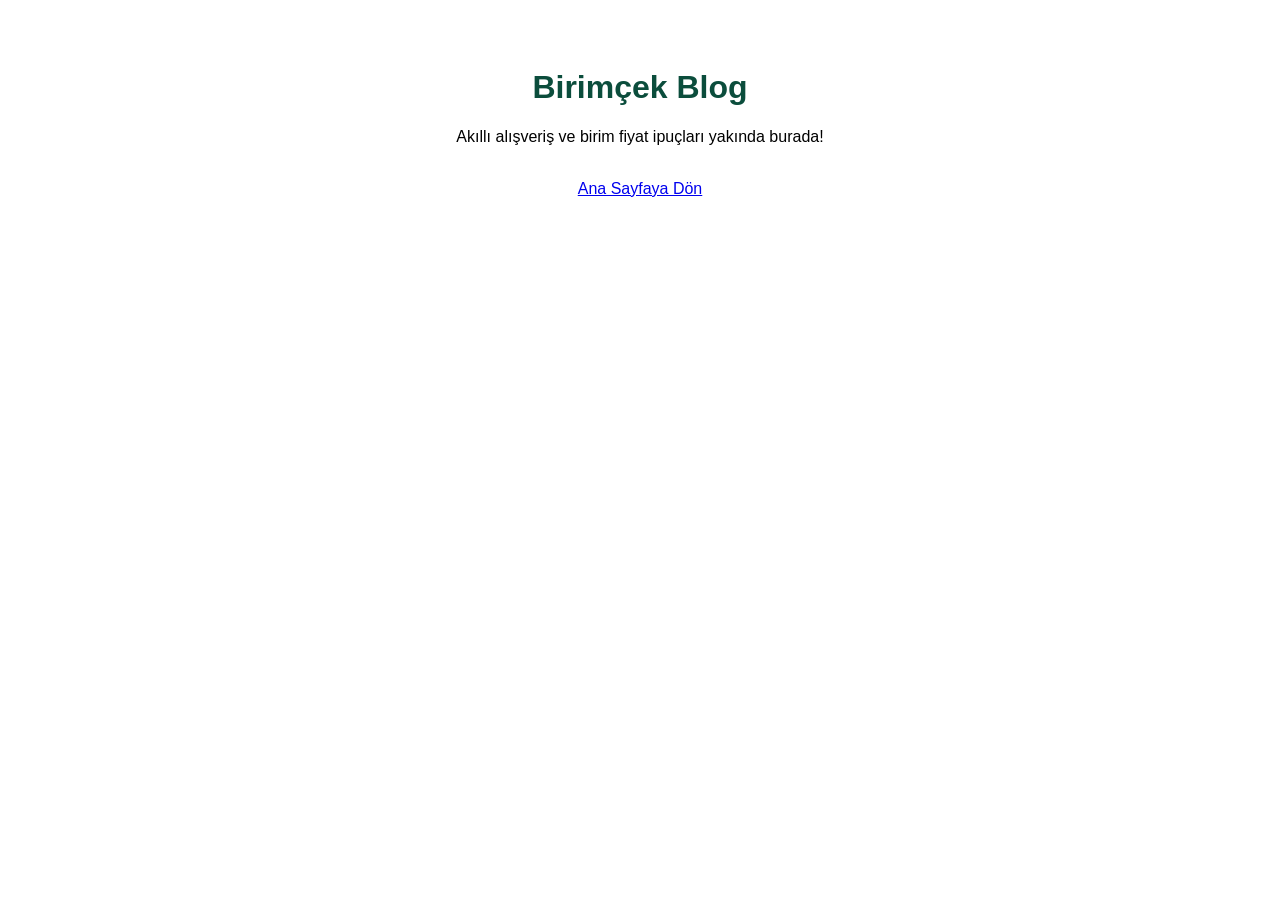
==== blog.html @ 5aa9873a "Create initial blog.html with basic structure" ====
<!DOCTYPE html>
<html lang="tr">
<head>
  <meta charset="UTF-8"><title>Blog - Birimçek</title>
  <style>body{font-family:sans-serif; padding:40px; text-align:center;} h1{color:#0b4d3c;}</style>
</head>
<body>
  <h1>Birimçek Blog</h1>
  <p>Akıllı alışveriş ve birim fiyat ipuçları yakında burada!</p>
  <br><a href="index.html">Ana Sayfaya Dön</a>
</body>
</html>
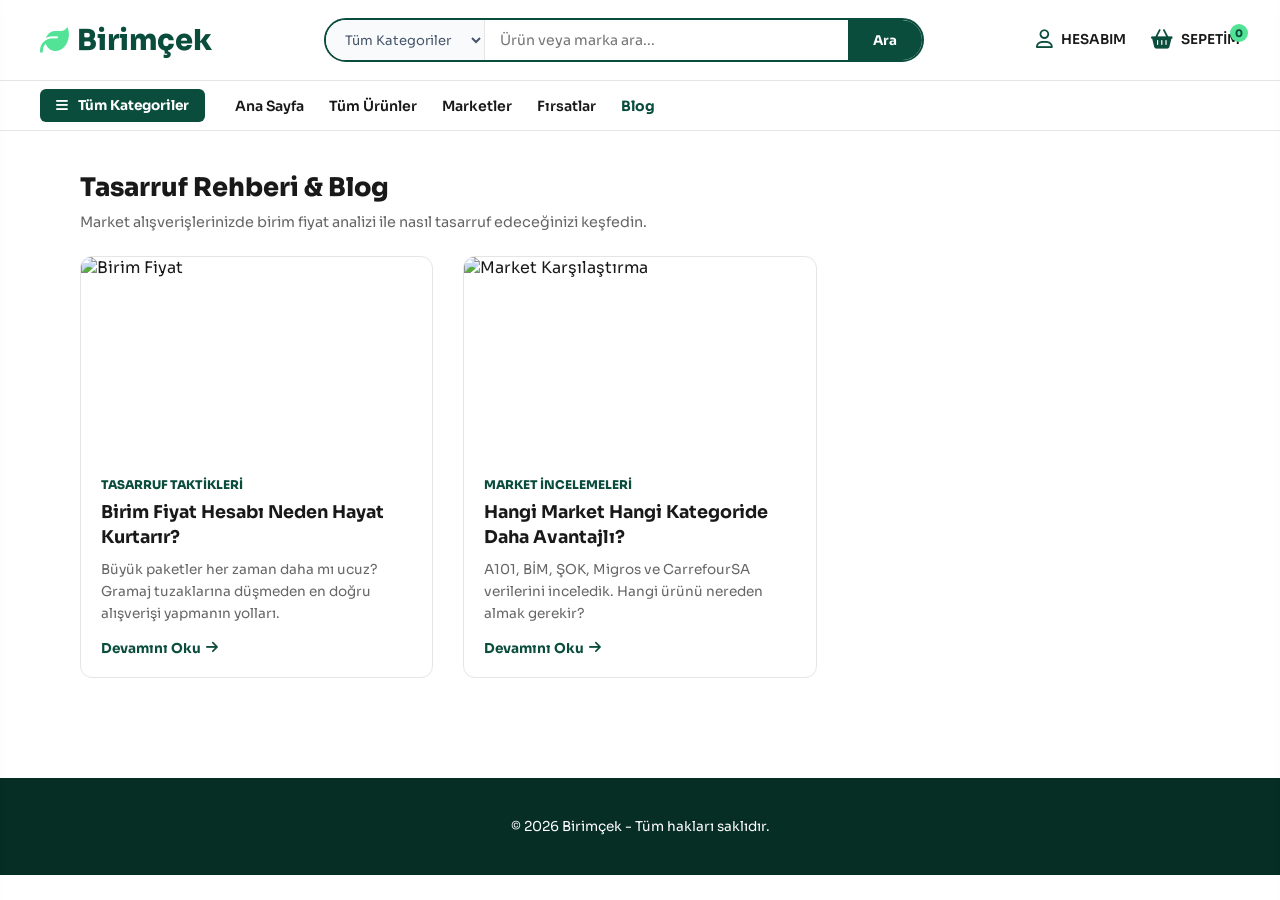
==== commit e3f94f5e: "Update blog.html" ====
--- a/blog.html
+++ b/blog.html
@@ -1,12 +1,220 @@
 <!DOCTYPE html>
 <html lang="tr">
 <head>
-  <meta charset="UTF-8"><title>Blog - Birimçek</title>
-  <style>body{font-family:sans-serif; padding:40px; text-align:center;} h1{color:#0b4d3c;}</style>
+  <meta charset="utf-8">
+  <meta name="viewport" content="width=device-width, initial-scale=1, maximum-scale=1">
+  <title>Birimçek | Blog & Tasarruf Rehberi</title>
+  <link rel="stylesheet" href="https://cdnjs.cloudflare.com/ajax/libs/font-awesome/6.4.0/css/all.min.css">
+  <link href="https://fonts.googleapis.com/css2?family=Sora:wght@400;500;600;700;800&display=swap" rel="stylesheet">
+  <style>
+    :root { --primary: #0b4d3c; --primary-light: #52e396; --primary-hover: #07382b; --text-dark: #191919; --text-muted: #666666; --border-color: #e5e5e5; --bg-soft: #f9fbf9; --font-main: 'Sora', sans-serif; }
+    * { box-sizing: border-box; margin: 0; padding: 0; font-family: var(--font-main); }
+    body { background-color: #ffffff; color: var(--text-dark); }
+    #header { background: #ffffff; padding: 18px 40px; display: flex; align-items: center; justify-content: space-between; gap: 30px; border-bottom: 1px solid var(--border-color); }
+    .logo { display: flex; align-items: center; gap: 8px; text-decoration: none; font-size: 1.8rem; font-weight: 800; color: var(--primary); }
+    .logo i { color: var(--primary-light); }
+    .search-box-desktop { flex: 1; max-width: 600px; display: flex; border: 2px solid var(--primary); border-radius: 30px; overflow: hidden; height: 44px; }
+    .search-category { background: #f8fafc; border: none; border-right: 1px solid var(--border-color); padding: 0 15px; font-size: 0.82rem; color: #475569; outline: none; cursor: pointer; }
+    .search-input { flex: 1; border: none; padding: 0 15px; font-size: 0.88rem; outline: none; }
+    .search-btn { background: var(--primary); border: none; color: #ffffff; font-weight: 700; padding: 0 25px; cursor: pointer; }
+    .header-actions { display: flex; align-items: center; gap: 25px; }
+    .action-item { display: flex; align-items: center; gap: 8px; text-decoration: none; color: var(--text-dark); background: none; border: none; font-size: 0.85rem; font-weight: 600; cursor: pointer; }
+    .action-item i { font-size: 1.2rem; color: var(--primary); }
+    .badge-icon { position: relative; }
+    .badge { position: absolute; top: -6px; right: -8px; background: var(--primary-light); color: var(--primary); font-size: 0.65rem; font-weight: 800; width: 18px; height: 18px; border-radius: 50%; display: flex; align-items: center; justify-content: center; }
+    nav { background: #ffffff; border-bottom: 1px solid var(--border-color); padding: 0 40px; display: flex; align-items: center; justify-content: space-between; height: 50px; }
+    .nav-left { display: flex; align-items: center; gap: 30px; height: 100%; }
+    .category-btn { background: var(--primary); color: #ffffff; border: none; border-radius: 6px; padding: 8px 16px; font-weight: 700; font-size: 0.85rem; display: flex; align-items: center; gap: 10px; cursor: pointer; }
+    .nav-links { display: flex; gap: 25px; list-style: none; }
+    .nav-links a { text-decoration: none; color: var(--text-dark); font-size: 0.88rem; font-weight: 600; }
+    .nav-links a.active { color: var(--primary); font-weight: 700; }
+    .main-container { padding: 40px; max-width: 1200px; margin: 0 auto; }
+    .blog-grid { display: grid; grid-template-columns: repeat(auto-fill, minmax(320px, 1fr)); gap: 30px; margin-top: 25px; }
+    .blog-card { border: 1px solid var(--border-color); border-radius: 12px; overflow: hidden; background: #fff; display: flex; flex-direction: column; }
+    .blog-card img { width: 100%; height: 200px; object-fit: cover; }
+    .blog-content { padding: 20px; display: flex; flex-direction: column; flex: 1; }
+    .blog-tag { color: var(--primary); font-size: 0.75rem; font-weight: 800; text-transform: uppercase; margin-bottom: 8px; }
+    .blog-title { font-size: 1.1rem; font-weight: 700; margin-bottom: 10px; line-height: 1.4; }
+    .blog-desc { font-size: 0.85rem; color: var(--text-muted); line-height: 1.6; margin-bottom: 15px; flex: 1; }
+    .read-more { color: var(--primary); text-decoration: none; font-weight: 700; font-size: 0.85rem; display: flex; align-items: center; gap: 5px; }
+    .mobile-only { display: none !important; }
+    .drawer-overlay { position: fixed; top: 0; left: 0; width: 100vw; height: 100vh; background: rgba(0, 0, 0, 0.4); z-index: 999; opacity: 0; visibility: hidden; transition: all 0.3s ease; }
+    .drawer-overlay.active { opacity: 1; visibility: visible; }
+    .side-drawer { position: fixed; top: 0; width: 340px; height: 100vh; background: #ffffff; z-index: 1000; box-shadow: 0 0 25px rgba(0,0,0,0.15); display: flex; flex-direction: column; transition: all 0.3s ease; }
+    #categoryDrawer { left: -360px; } #categoryDrawer.active { left: 0; }
+    #cartDrawer { right: -360px; } #cartDrawer.active { right: 0; }
+    .drawer-header { padding: 20px; background: var(--primary); color: #ffffff; display: flex; align-items: center; justify-content: space-between; }
+    .drawer-close-btn { background: transparent; border: none; color: white; font-size: 1.3rem; cursor: pointer; }
+    .side-category-list { list-style: none; padding: 10px 0; }
+    .side-category-list li { padding: 14px 20px; display: flex; align-items: center; gap: 12px; font-size: 0.9rem; font-weight: 600; cursor: pointer; border-bottom: 1px solid var(--border-color); }
+    .cart-body { flex: 1; padding: 20px; overflow-y: auto; }
+    .cart-empty-state { text-align: center; color: var(--text-muted); margin-top: 60px; }
+    .cart-item { display: flex; align-items: center; gap: 12px; padding: 12px 0; border-bottom: 1px solid var(--border-color); }
+    .cart-item-img { width: 48px; height: 48px; object-fit: contain; }
+    .cart-item-details { flex: 1; }
+    .cart-item-title { font-size: 0.85rem; font-weight: 700; }
+    .cart-item-price { font-size: 0.85rem; color: var(--primary); font-weight: 800; }
+    .cart-item-remove { background: transparent; border: none; color: #ef4444; cursor: pointer; }
+    .cart-footer { padding: 20px; border-top: 1px solid var(--border-color); background: #f8faf9; }
+    .cart-total-row { display: flex; justify-content: space-between; margin-bottom: 15px; }
+    .cart-checkout-btn { width: 100%; padding: 12px; background: var(--primary-light); color: var(--primary); border: none; border-radius: 8px; font-weight: 800; cursor: pointer; }
+    .toolbar-bottom { position: fixed; bottom: 0; left: 0; width: 100%; background: #ffffff; border-top: 1px solid var(--border-color); display: flex; justify-content: space-around; padding: 10px 0; z-index: 900; }
+    .toolbar-item { display: flex; flex-direction: column; align-items: center; text-decoration: none; color: var(--text-dark); font-size: 0.7rem; font-weight: 600; gap: 4px; background: none; border: none; cursor: pointer; }
+    .toolbar-item i { font-size: 1.2rem; color: var(--primary); }
+    footer { background: #072e24; color: #ffffff; padding: 40px; margin-top: 60px; text-align: center; font-size: 0.85rem; }
+    @media (max-width: 900px) {
+      .desktop-only, nav { display: none !important; }
+      .mobile-only { display: flex !important; }
+      #header { padding: 12px 16px; flex-direction: column; gap: 10px; }
+      .main-container { padding: 20px 16px 80px; }
+    }
+  </style>
 </head>
 <body>
-  <h1>Birimçek Blog</h1>
-  <p>Akıllı alışveriş ve birim fiyat ipuçları yakında burada!</p>
-  <br><a href="index.html">Ana Sayfaya Dön</a>
+  <header id="header">
+    <a href="index.html" class="logo desktop-only"><i class="fa-solid fa-leaf"></i>Birimçek</a>
+    <div class="search-box-desktop desktop-only">
+      <select class="search-category" id="categorySelectDesktop">
+        <option value="Tümü">Tüm Kategoriler</option>
+        <option value="Meyve & Sebze">Meyve & Sebze</option>
+        <option value="Et & Balık & Tavuk">Et, Balık & Tavuk</option>
+        <option value="Süt & Kahvaltılık">Süt & Kahvaltılık</option>
+        <option value="Temel Gıda">Temel Gıda</option>
+      </select>
+      <input type="text" class="search-input" id="searchInputDesktop" placeholder="Ürün veya marka ara..." onkeypress="if(event.key==='Enter') window.executeSearch('desktop')">
+      <button class="search-btn" onclick="window.executeSearch('desktop')">Ara</button>
+    </div>
+    <div class="header-actions desktop-only">
+      <a href="hesabim.html" class="action-item"><i class="fa-regular fa-user"></i> HESABIM</a>
+      <button class="action-item badge-icon" onclick="window.toggleCart()">
+        <i class="fa-solid fa-basket-shopping"></i> SEPETİM <span class="badge" id="cartBadgeDesktop">0</span>
+      </button>
+    </div>
+  </header>
+
+  <nav class="desktop-only">
+    <div class="nav-left">
+      <button class="category-btn" onclick="window.toggleCategoryMenu()"><i class="fa-solid fa-bars"></i> Tüm Kategoriler</button>
+      <ul class="nav-links">
+        <li><a href="index.html">Ana Sayfa</a></li>
+        <li><a href="urunler.html">Tüm Ürünler</a></li>
+        <li><a href="marketler.html">Marketler</a></li>
+        <li><a href="firsatlar.html">Fırsatlar</a></li>
+        <li><a href="blog.html" class="active">Blog</a></li>
+      </ul>
+    </div>
+  </nav>
+
+  <div class="main-container">
+    <h2 style="font-size: 1.6rem; font-weight: 800; margin-bottom: 10px;">Tasarruf Rehberi & Blog</h2>
+    <p style="color: var(--text-muted); font-size: 0.9rem;">Market alışverişlerinizde birim fiyat analizi ile nasıl tasarruf edeceğinizi keşfedin.</p>
+
+    <div class="blog-grid">
+      <div class="blog-card">
+        <img src="https://images.unsplash.com/photo-1542838132-92c53300491e?w=600&q=80" alt="Birim Fiyat">
+        <div class="blog-content">
+          <span class="blog-tag">Tasarruf Taktikleri</span>
+          <h3 class="blog-title">Birim Fiyat Hesabı Neden Hayat Kurtarır?</h3>
+          <p class="blog-desc">Büyük paketler her zaman daha mı ucuz? Gramaj tuzaklarına düşmeden en doğru alışverişi yapmanın yolları.</p>
+          <a href="#" class="read-more">Devamını Oku <i class="fa-solid fa-arrow-right"></i></a>
+        </div>
+      </div>
+      <div class="blog-card">
+        <img src="https://images.unsplash.com/photo-1578916171728-46686eac8d58?w=600&q=80" alt="Market Karşılaştırma">
+        <div class="blog-content">
+          <span class="blog-tag">Market İncelemeleri</span>
+          <h3 class="blog-title">Hangi Market Hangi Kategoride Daha Avantajlı?</h3>
+          <p class="blog-desc">A101, BİM, ŞOK, Migros ve CarrefourSA verilerini inceledik. Hangi ürünü nereden almak gerekir?</p>
+          <a href="#" class="read-more">Devamını Oku <i class="fa-solid fa-arrow-right"></i></a>
+        </div>
+      </div>
+    </div>
+  </div>
+
+  <div class="toolbar-bottom mobile-only">
+    <a href="index.html" class="toolbar-item"><i class="fa-solid fa-house"></i><span>Ana Sayfa</span></a>
+    <button class="toolbar-item" onclick="window.toggleCategoryMenu()"><i class="fa-solid fa-list"></i><span>Kategoriler</span></button>
+    <button class="toolbar-item" onclick="window.toggleCart()"><i class="fa-solid fa-basket-shopping"></i><span>Sepetim</span></button>
+    <a href="hesabim.html" class="toolbar-item"><i class="fa-solid fa-user"></i><span>Hesabım</span></a>
+  </div>
+
+  <div id="categoryOverlay" class="drawer-overlay" onclick="window.toggleCategoryMenu()"></div>
+  <div id="categoryDrawer" class="side-drawer">
+    <div class="drawer-header">
+      <h3><i class="fa-solid fa-list"></i> Kategoriler</h3>
+      <button class="drawer-close-btn" onclick="window.toggleCategoryMenu()"><i class="fa-solid fa-xmark"></i></button>
+    </div>
+    <ul class="side-category-list">
+      <li onclick="window.goToCategoryPage('Meyve & Sebze')"><i class="fa-solid fa-apple-whole"></i> Meyve & Sebze</li>
+      <li onclick="window.goToCategoryPage('Et & Balık & Tavuk')"><i class="fa-solid fa-drumstick-bite"></i> Et, Balık & Tavuk</li>
+      <li onclick="window.goToCategoryPage('Süt & Kahvaltılık')"><i class="fa-solid fa-cheese"></i> Süt & Kahvaltılık</li>
+      <li onclick="window.goToCategoryPage('Temel Gıda')"><i class="fa-solid fa-wheat-awn"></i> Temel Gıda</li>
+    </ul>
+  </div>
+
+  <div id="cartOverlay" class="drawer-overlay" onclick="window.toggleCart()"></div>
+  <div id="cartDrawer" class="side-drawer">
+    <div class="drawer-header">
+      <h3><i class="fa-solid fa-basket-shopping"></i> Sepetim</h3>
+      <button class="drawer-close-btn" onclick="window.toggleCart()"><i class="fa-solid fa-xmark"></i></button>
+    </div>
+    <div class="cart-body" id="cartBody">
+      <div class="cart-empty-state"><i class="fa-solid fa-basket-shopping"></i><p>Sepetiniz henüz boş.</p></div>
+    </div>
+    <div class="cart-footer">
+      <div class="cart-total-row"><span>Tahmini Toplam:</span><strong id="cartTotalPrice">0.00 ₺</strong></div>
+      <button class="cart-checkout-btn" onclick="alert('Listeniz hazırlandı!')">Market Karşılaştırması Yap</button>
+    </div>
+  </div>
+
+  <footer><p>&copy; 2026 Birimçek - Tüm hakları saklıdır.</p></footer>
+
+  <script type="module">
+    window.cart = [];
+    window.toggleCategoryMenu = () => {
+      document.getElementById("categoryDrawer")?.classList.toggle("active");
+      document.getElementById("categoryOverlay")?.classList.toggle("active");
+    };
+    window.toggleCart = () => {
+      document.getElementById("cartDrawer")?.classList.toggle("active");
+      document.getElementById("cartOverlay")?.classList.toggle("active");
+    };
+    window.removeFromCart = (index) => {
+      window.cart.splice(index, 1);
+      window.renderCart();
+    };
+    window.renderCart = () => {
+      const cartBody = document.getElementById("cartBody");
+      const cartTotalPrice = document.getElementById("cartTotalPrice");
+      const badgeDesk = document.getElementById("cartBadgeDesktop");
+      if (badgeDesk) badgeDesk.innerText = window.cart.length;
+      if (window.cart.length === 0) {
+        cartBody.innerHTML = `<div class="cart-empty-state"><i class="fa-solid fa-basket-shopping"></i><p>Sepetiniz henüz boş.</p></div>`;
+        cartTotalPrice.innerText = "0.00 ₺";
+        return;
+      }
+      let total = 0;
+      cartBody.innerHTML = window.cart.map((item, index) => {
+        total += item.price;
+        return `
+          <div class="cart-item">
+            <img src="${item.imgUrl}" class="cart-item-img" alt="${item.title}">
+            <div class="cart-item-details">
+              <div class="cart-item-title">${item.title}</div>
+              <div class="cart-item-price">${item.price.toFixed(2)} ₺</div>
+            </div>
+            <button class="cart-item-remove" onclick="window.removeFromCart(${index})"><i class="fa-solid fa-trash-can"></i></button>
+          </div>`;
+      }).join('');
+      cartTotalPrice.innerText = total.toFixed(2) + " ₺";
+    };
+    window.goToCategoryPage = (catName) => {
+      window.location.href = `urunler.html?kategori=${encodeURIComponent(catName)}`;
+    };
+    window.executeSearch = () => {
+      const query = document.getElementById("searchInputDesktop")?.value.trim();
+      if (query) window.location.href = `urunler.html?q=${encodeURIComponent(query)}`;
+    };
+  </script>
 </body>
 </html>
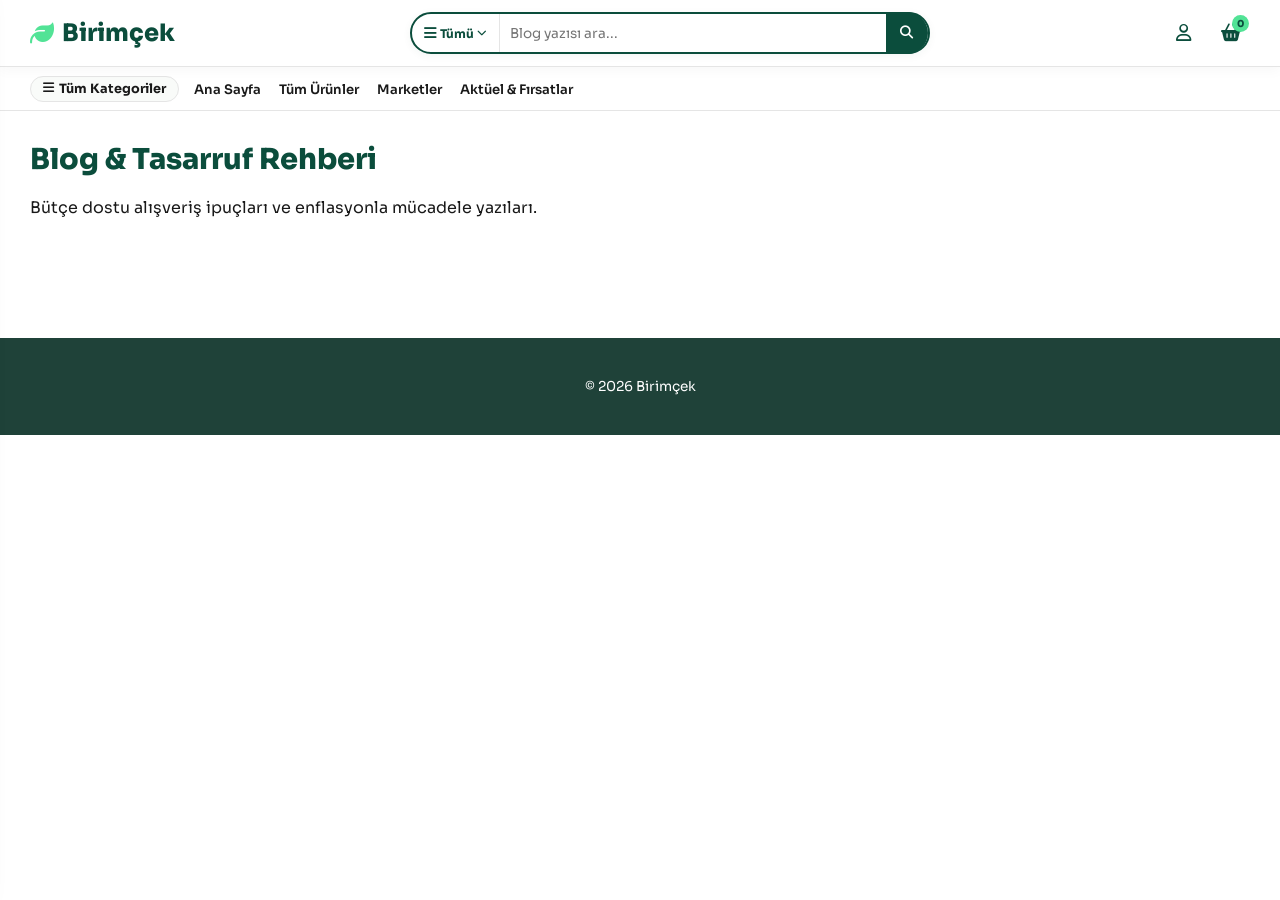
==== commit 0b8ddf7b: "Update blog.html" ====
--- a/blog.html
+++ b/blog.html
@@ -2,219 +2,167 @@
 <html lang="tr">
 <head>
   <meta charset="utf-8">
+  <meta http-equiv="X-UA-Compatible" content="IE=edge">
   <meta name="viewport" content="width=device-width, initial-scale=1, maximum-scale=1">
-  <title>Birimçek | Blog & Tasarruf Rehberi</title>
+  <title>Blog & Tasarruf Rehberi | Birimçek</title>
+  
   <link rel="stylesheet" href="https://cdnjs.cloudflare.com/ajax/libs/font-awesome/6.4.0/css/all.min.css">
+  <link rel="preconnect" href="https://fonts.googleapis.com">
+  <link rel="preconnect" href="https://fonts.gstatic.com" crossorigin>
   <link href="https://fonts.googleapis.com/css2?family=Sora:wght@400;500;600;700;800&display=swap" rel="stylesheet">
+
   <style>
-    :root { --primary: #0b4d3c; --primary-light: #52e396; --primary-hover: #07382b; --text-dark: #191919; --text-muted: #666666; --border-color: #e5e5e5; --bg-soft: #f9fbf9; --font-main: 'Sora', sans-serif; }
+    :root {
+      --primary: #0b4d3c; --primary-light: #52e396; --primary-hover: #07382b;
+      --text-dark: #191919; --text-muted: #666666; --border-color: #e5e5e5;
+      --bg-soft: #f9fbf9; --reward-color: #f59e0b; --font-main: 'Sora', sans-serif;
+    }
     * { box-sizing: border-box; margin: 0; padding: 0; font-family: var(--font-main); }
-    body { background-color: #ffffff; color: var(--text-dark); }
-    #header { background: #ffffff; padding: 18px 40px; display: flex; align-items: center; justify-content: space-between; gap: 30px; border-bottom: 1px solid var(--border-color); }
-    .logo { display: flex; align-items: center; gap: 8px; text-decoration: none; font-size: 1.8rem; font-weight: 800; color: var(--primary); }
+    body { background-color: #ffffff; color: var(--text-dark); -webkit-tap-highlight-color: transparent; }
+
+    #header { background: #ffffff; padding: 12px 30px; display: flex; align-items: center; justify-content: space-between; gap: 15px; border-bottom: 1px solid var(--border-color); position: sticky; top: 0; z-index: 1000; box-shadow: 0 4px 12px rgba(0,0,0,0.03); width: 100%; }
+    .logo { display: flex; align-items: center; gap: 8px; text-decoration: none; font-size: 1.5rem; font-weight: 800; color: var(--primary); white-space: nowrap; flex-shrink: 0; }
     .logo i { color: var(--primary-light); }
-    .search-box-desktop { flex: 1; max-width: 600px; display: flex; border: 2px solid var(--primary); border-radius: 30px; overflow: hidden; height: 44px; }
-    .search-category { background: #f8fafc; border: none; border-right: 1px solid var(--border-color); padding: 0 15px; font-size: 0.82rem; color: #475569; outline: none; cursor: pointer; }
-    .search-input { flex: 1; border: none; padding: 0 15px; font-size: 0.88rem; outline: none; }
-    .search-btn { background: var(--primary); border: none; color: #ffffff; font-weight: 700; padding: 0 25px; cursor: pointer; }
-    .header-actions { display: flex; align-items: center; gap: 25px; }
-    .action-item { display: flex; align-items: center; gap: 8px; text-decoration: none; color: var(--text-dark); background: none; border: none; font-size: 0.85rem; font-weight: 600; cursor: pointer; }
-    .action-item i { font-size: 1.2rem; color: var(--primary); }
+
+    .search-box-desktop { flex: 0 1 520px; display: flex; align-items: center; border: 2px solid var(--primary); border-radius: 30px; overflow: visible; height: 42px; background: #fff; box-shadow: 0 2px 8px rgba(11, 77, 60, 0.05); padding-left: 4px; position: relative; }
+    .search-category-dropdown { position: relative; display: flex; align-items: center; border-right: 1px solid var(--border-color); padding-right: 4px; flex-shrink: 0; height: 100%; }
+    .search-menu-btn { background: transparent; border: none; padding: 0 8px; font-size: 0.9rem; color: var(--primary); cursor: pointer; display: flex; align-items: center; justify-content: center; height: 100%; }
+    .category-dropdown-menu { position: absolute; top: 46px; left: 0; background: #ffffff; border: 1px solid var(--border-color); box-shadow: 0 10px 25px rgba(0,0,0,0.1); border-radius: 12px; width: 210px; max-height: 250px; overflow-y: auto; z-index: 1050; display: none; padding: 6px 0; }
+    .category-dropdown-menu.active { display: block; }
+    .category-dropdown-menu div { padding: 10px 16px; font-size: 0.85rem; font-weight: 600; color: var(--text-dark); cursor: pointer; }
+    .category-dropdown-menu div:hover { background: var(--bg-soft); color: var(--primary); }
+    .search-input { flex: 1; border: none; padding: 0 10px; font-size: 0.85rem; outline: none; background: transparent; }
+    .search-btn { background: var(--primary); border: none; color: #ffffff; font-weight: 700; width: 42px; height: 42px; cursor: pointer; display: flex; align-items: center; justify-content: center; border-top-right-radius: 26px; border-bottom-right-radius: 26px; }
+
+    .header-actions { display: flex; align-items: center; gap: 10px; flex-shrink: 0; }
+    .action-item { display: flex; align-items: center; justify-content: center; cursor: pointer; text-decoration: none; color: var(--text-dark); background: none; border: none; font-size: 1.1rem; width: 38px; height: 38px; border-radius: 50%; }
+    .action-item:hover { background: var(--bg-soft); color: var(--primary); }
+    .action-item i { color: var(--primary); }
     .badge-icon { position: relative; }
-    .badge { position: absolute; top: -6px; right: -8px; background: var(--primary-light); color: var(--primary); font-size: 0.65rem; font-weight: 800; width: 18px; height: 18px; border-radius: 50%; display: flex; align-items: center; justify-content: center; }
-    nav { background: #ffffff; border-bottom: 1px solid var(--border-color); padding: 0 40px; display: flex; align-items: center; justify-content: space-between; height: 50px; }
-    .nav-left { display: flex; align-items: center; gap: 30px; height: 100%; }
-    .category-btn { background: var(--primary); color: #ffffff; border: none; border-radius: 6px; padding: 8px 16px; font-weight: 700; font-size: 0.85rem; display: flex; align-items: center; gap: 10px; cursor: pointer; }
-    .nav-links { display: flex; gap: 25px; list-style: none; }
-    .nav-links a { text-decoration: none; color: var(--text-dark); font-size: 0.88rem; font-weight: 600; }
-    .nav-links a.active { color: var(--primary); font-weight: 700; }
-    .main-container { padding: 40px; max-width: 1200px; margin: 0 auto; }
-    .blog-grid { display: grid; grid-template-columns: repeat(auto-fill, minmax(320px, 1fr)); gap: 30px; margin-top: 25px; }
-    .blog-card { border: 1px solid var(--border-color); border-radius: 12px; overflow: hidden; background: #fff; display: flex; flex-direction: column; }
-    .blog-card img { width: 100%; height: 200px; object-fit: cover; }
-    .blog-content { padding: 20px; display: flex; flex-direction: column; flex: 1; }
-    .blog-tag { color: var(--primary); font-size: 0.75rem; font-weight: 800; text-transform: uppercase; margin-bottom: 8px; }
-    .blog-title { font-size: 1.1rem; font-weight: 700; margin-bottom: 10px; line-height: 1.4; }
-    .blog-desc { font-size: 0.85rem; color: var(--text-muted); line-height: 1.6; margin-bottom: 15px; flex: 1; }
-    .read-more { color: var(--primary); text-decoration: none; font-weight: 700; font-size: 0.85rem; display: flex; align-items: center; gap: 5px; }
-    .mobile-only { display: none !important; }
-    .drawer-overlay { position: fixed; top: 0; left: 0; width: 100vw; height: 100vh; background: rgba(0, 0, 0, 0.4); z-index: 999; opacity: 0; visibility: hidden; transition: all 0.3s ease; }
+    .badge { position: absolute; top: 1px; right: 1px; background: var(--primary-light); color: var(--primary); font-size: 0.6rem; font-weight: 800; width: 17px; height: 17px; border-radius: 50%; display: flex; align-items: center; justify-content: center; }
+
+    nav { background: #ffffff; border-bottom: 1px solid var(--border-color); padding: 0 30px; display: flex; align-items: center; justify-content: space-between; height: 44px; }
+    .nav-left { display: flex; align-items: center; gap: 15px; height: 100%; }
+    .desktop-quick-search-btn { background: var(--bg-soft); border: 1px solid var(--border-color); border-radius: 20px; padding: 4px 12px; font-weight: 700; font-size: 0.8rem; display: flex; align-items: center; gap: 5px; cursor: pointer; color: var(--text-dark); }
+    .nav-links { display: flex; gap: 18px; list-style: none; }
+    .nav-links a { text-decoration: none; color: var(--text-dark); font-size: 0.82rem; font-weight: 600; }
+    .nav-links a:hover, .nav-links a.active { color: var(--primary); font-weight: 700; }
+
+    .main-container { padding: 30px 30px 60px; max-width: 1400px; margin: 0 auto; }
+    .page-title { font-size: 1.8rem; font-weight: 800; color: var(--primary); margin-bottom: 20px; }
+
+    .drawer-overlay { position: fixed; top: 0; left: 0; width: 100vw; height: 100vh; background: rgba(0, 0, 0, 0.4); backdrop-filter: blur(2px); z-index: 999; opacity: 0; visibility: hidden; transition: all 0.3s ease; }
     .drawer-overlay.active { opacity: 1; visibility: visible; }
-    .side-drawer { position: fixed; top: 0; width: 340px; height: 100vh; background: #ffffff; z-index: 1000; box-shadow: 0 0 25px rgba(0,0,0,0.15); display: flex; flex-direction: column; transition: all 0.3s ease; }
-    #categoryDrawer { left: -360px; } #categoryDrawer.active { left: 0; }
-    #cartDrawer { right: -360px; } #cartDrawer.active { right: 0; }
+    .side-drawer { position: fixed; top: 0; left: -360px; width: 340px; max-width: 85vw; height: 100vh; background: #ffffff; z-index: 1005; box-shadow: 0 0 25px rgba(0,0,0,0.15); display: flex; flex-direction: column; transition: left 0.3s cubic-bezier(0.4, 0, 0.2, 1); }
+    .side-drawer.active { left: 0; }
     .drawer-header { padding: 20px; background: var(--primary); color: #ffffff; display: flex; align-items: center; justify-content: space-between; }
+    .drawer-header h3 { font-size: 1.05rem; font-weight: 700; display: flex; align-items: center; gap: 10px; }
     .drawer-close-btn { background: transparent; border: none; color: white; font-size: 1.3rem; cursor: pointer; }
-    .side-category-list { list-style: none; padding: 10px 0; }
-    .side-category-list li { padding: 14px 20px; display: flex; align-items: center; gap: 12px; font-size: 0.9rem; font-weight: 600; cursor: pointer; border-bottom: 1px solid var(--border-color); }
-    .cart-body { flex: 1; padding: 20px; overflow-y: auto; }
-    .cart-empty-state { text-align: center; color: var(--text-muted); margin-top: 60px; }
-    .cart-item { display: flex; align-items: center; gap: 12px; padding: 12px 0; border-bottom: 1px solid var(--border-color); }
-    .cart-item-img { width: 48px; height: 48px; object-fit: contain; }
-    .cart-item-details { flex: 1; }
-    .cart-item-title { font-size: 0.85rem; font-weight: 700; }
-    .cart-item-price { font-size: 0.85rem; color: var(--primary); font-weight: 800; }
-    .cart-item-remove { background: transparent; border: none; color: #ef4444; cursor: pointer; }
-    .cart-footer { padding: 20px; border-top: 1px solid var(--border-color); background: #f8faf9; }
-    .cart-total-row { display: flex; justify-content: space-between; margin-bottom: 15px; }
-    .cart-checkout-btn { width: 100%; padding: 12px; background: var(--primary-light); color: var(--primary); border: none; border-radius: 8px; font-weight: 800; cursor: pointer; }
-    .toolbar-bottom { position: fixed; bottom: 0; left: 0; width: 100%; background: #ffffff; border-top: 1px solid var(--border-color); display: flex; justify-content: space-around; padding: 10px 0; z-index: 900; }
-    .toolbar-item { display: flex; flex-direction: column; align-items: center; text-decoration: none; color: var(--text-dark); font-size: 0.7rem; font-weight: 600; gap: 4px; background: none; border: none; cursor: pointer; }
-    .toolbar-item i { font-size: 1.2rem; color: var(--primary); }
-    footer { background: #072e24; color: #ffffff; padding: 40px; margin-top: 60px; text-align: center; font-size: 0.85rem; }
+    .side-category-list { list-style: none; padding: 10px 0; overflow-y: auto; flex: 1; }
+    .side-category-list li { padding: 14px 20px; display: flex; align-items: center; gap: 12px; font-size: 0.9rem; font-weight: 600; color: var(--text-dark); cursor: pointer; border-bottom: 1px solid var(--border-color); }
+
+    footer { background: #072e24; color: #ffffff; padding: 40px; margin-top: 60px; text-align: center; font-size: 0.85rem; opacity: 0.9; }
+    .mobile-floating-header { display: none; }
+
     @media (max-width: 900px) {
       .desktop-only, nav { display: none !important; }
-      .mobile-only { display: flex !important; }
-      #header { padding: 12px 16px; flex-direction: column; gap: 10px; }
-      .main-container { padding: 20px 16px 80px; }
+      .mobile-floating-header { display: flex; position: fixed; top: 12px; left: 50%; transform: translateX(-50%); width: 92%; max-width: 480px; background: #ffffff; border-radius: 40px; padding: 8px 16px; align-items: center; justify-content: space-between; box-shadow: 0 8px 25px rgba(0,0,0,0.12); z-index: 1000; }
+      .mf-default-content { display: flex; align-items: center; justify-content: space-between; width: 100%; }
+      .mf-menu-btn { background: none; border: none; font-size: 1.1rem; color: var(--primary); cursor: pointer; }
+      .mf-logo { font-size: 1.2rem; font-weight: 800; color: var(--primary); text-decoration: none; display: flex; align-items: center; gap: 5px; }
+      .mf-right { display: flex; align-items: center; gap: 8px; }
+      .mf-search-btn { background: none; border: none; font-size: 1rem; color: var(--primary); cursor: pointer; padding: 4px; }
+      .mf-account { color: var(--primary); font-size: 1rem; text-decoration: none; }
+      .mf-cart { background: none; border: none; cursor: pointer; position: relative; font-size: 1rem; color: var(--primary); padding: 4px; }
+      .mobile-floating-header.search-active { padding: 4px 10px; border: 2px solid var(--primary); }
+      .mf-search-container { display: none; width: 100%; align-items: center; height: 36px; position: relative; }
+      .mobile-floating-header.search-active .mf-default-content { display: none; }
+      .mobile-floating-header.search-active .mf-search-container { display: flex; }
+      .mf-search-category { position: relative; display: flex; align-items: center; border-right: 1px solid var(--border-color); padding-right: 6px; height: 100%; }
+      .mf-search-cat-btn { background: transparent; border: none; font-size: 0.8rem; color: var(--primary); font-weight: 700; cursor: pointer; display: flex; align-items: center; gap: 3px; height: 100%; padding: 0 4px; }
+      .mf-category-dropdown { position: absolute; top: 42px; left: 0; background: #ffffff; border: 1px solid var(--border-color); border-radius: 12px; width: 200px; max-height: 220px; overflow-y: auto; z-index: 1050; display: none; padding: 6px 0; }
+      .mf-category-dropdown.active { display: block; }
+      .mf-category-dropdown div { padding: 10px 14px; font-size: 0.82rem; font-weight: 600; color: var(--text-dark); cursor: pointer; }
+      .mf-search-input { flex: 1; border: none; padding: 0 10px; font-size: 0.82rem; outline: none; background: transparent; }
+      .mf-search-submit { background: var(--primary); border: none; color: #fff; width: 32px; height: 32px; border-radius: 50%; display: flex; align-items: center; justify-content: center; cursor: pointer; font-size: 0.8rem; }
+      .mf-search-close { background: none; border: none; font-size: 1rem; color: var(--text-muted); cursor: pointer; padding: 0 6px; margin-left: 4px; }
+      .main-container { padding: 80px 16px 40px; }
     }
   </style>
 </head>
 <body>
-  <header id="header">
-    <a href="index.html" class="logo desktop-only"><i class="fa-solid fa-leaf"></i>Birimçek</a>
-    <div class="search-box-desktop desktop-only">
-      <select class="search-category" id="categorySelectDesktop">
-        <option value="Tümü">Tüm Kategoriler</option>
-        <option value="Meyve & Sebze">Meyve & Sebze</option>
-        <option value="Et & Balık & Tavuk">Et, Balık & Tavuk</option>
-        <option value="Süt & Kahvaltılık">Süt & Kahvaltılık</option>
-        <option value="Temel Gıda">Temel Gıda</option>
-      </select>
-      <input type="text" class="search-input" id="searchInputDesktop" placeholder="Ürün veya marka ara..." onkeypress="if(event.key==='Enter') window.executeSearch('desktop')">
-      <button class="search-btn" onclick="window.executeSearch('desktop')">Ara</button>
+  <header id="header" class="desktop-only">
+    <a href="index.html" class="logo"><i class="fa-solid fa-leaf"></i>Birimçek</a>
+    <div class="search-box-desktop">
+      <div class="search-category-dropdown">
+        <button class="search-menu-btn" onclick="window.toggleSearchCategoryDropdown()"><i class="fa-solid fa-bars"></i><span id="selectedCategoryText" style="font-size:0.75rem; font-weight:700; margin-left:3px;">Tümü</span><i class="fa-solid fa-chevron-down" style="font-size:0.6rem; margin-left:3px;"></i></button>
+        <div class="category-dropdown-menu" id="searchCategoryDropdownMenu">
+          <div onclick="window.selectSearchCategory('Tümü', 'Tümü')">Tüm Kategoriler</div>
+        </div>
+      </div>
+      <input type="text" class="search-input" placeholder="Blog yazısı ara...">
+      <button class="search-btn"><i class="fa-solid fa-magnifying-glass"></i></button>
     </div>
-    <div class="header-actions desktop-only">
-      <a href="hesabim.html" class="action-item"><i class="fa-regular fa-user"></i> HESABIM</a>
-      <button class="action-item badge-icon" onclick="window.toggleCart()">
-        <i class="fa-solid fa-basket-shopping"></i> SEPETİM <span class="badge" id="cartBadgeDesktop">0</span>
-      </button>
+    <div class="header-actions">
+      <a href="hesabim.html" class="action-item"><i class="fa-regular fa-user"></i></a>
+      <button class="action-item badge-icon"><i class="fa-solid fa-basket-shopping"></i><span class="badge">0</span></button>
     </div>
   </header>
 
+  <div class="mobile-floating-header" id="mobileFloatingHeader">
+    <div class="mf-default-content">
+      <button class="mf-menu-btn" onclick="window.toggleCategoryMenu()"><i class="fa-solid fa-bars"></i></button>
+      <a href="index.html" class="mf-logo"><i class="fa-solid fa-leaf"></i>Birimçek</a>
+      <div class="mf-right">
+        <button class="mf-search-btn" onclick="window.openMobileSearch()"><i class="fa-solid fa-magnifying-glass"></i></button>
+        <a href="hesabim.html" class="mf-account"><i class="fa-regular fa-user"></i></a>
+        <button class="mf-cart"><i class="fa-solid fa-basket-shopping"></i><span class="badge" style="top:-5px; right:-5px;">0</span></button>
+      </div>
+    </div>
+    <div class="mf-search-container" id="mfSearchContainer">
+      <div class="mf-search-category">
+        <button class="mf-search-cat-btn" onclick="window.toggleMfCatDropdown()"><span id="mfSelectedCatText">Tümü</span><i class="fa-solid fa-chevron-down"></i></button>
+        <div class="mf-category-dropdown" id="mfCatDropdownMenu"><div onclick="window.selectMfCategory('Tümü', 'Tümü')">Tümü</div></div>
+      </div>
+      <input type="text" class="mf-search-input" id="searchInputMobile" placeholder="Blog yazısı ara...">
+      <button class="mf-search-submit"><i class="fa-solid fa-magnifying-glass"></i></button>
+      <button class="mf-search-close" onclick="window.closeMobileSearch()"><i class="fa-solid fa-xmark"></i></button>
+    </div>
+  </div>
+
   <nav class="desktop-only">
     <div class="nav-left">
-      <button class="category-btn" onclick="window.toggleCategoryMenu()"><i class="fa-solid fa-bars"></i> Tüm Kategoriler</button>
+      <button class="desktop-quick-search-btn" onclick="window.toggleCategoryMenu()"><i class="fa-solid fa-bars"></i> Tüm Kategoriler</button>
       <ul class="nav-links">
         <li><a href="index.html">Ana Sayfa</a></li>
         <li><a href="urunler.html">Tüm Ürünler</a></li>
         <li><a href="marketler.html">Marketler</a></li>
-        <li><a href="firsatlar.html">Fırsatlar</a></li>
-        <li><a href="blog.html" class="active">Blog</a></li>
+        <li><a href="firsatlar.html">Aktüel & Fırsatlar</a></li>
       </ul>
     </div>
   </nav>
 
   <div class="main-container">
-    <h2 style="font-size: 1.6rem; font-weight: 800; margin-bottom: 10px;">Tasarruf Rehberi & Blog</h2>
-    <p style="color: var(--text-muted); font-size: 0.9rem;">Market alışverişlerinizde birim fiyat analizi ile nasıl tasarruf edeceğinizi keşfedin.</p>
-
-    <div class="blog-grid">
-      <div class="blog-card">
-        <img src="https://images.unsplash.com/photo-1542838132-92c53300491e?w=600&q=80" alt="Birim Fiyat">
-        <div class="blog-content">
-          <span class="blog-tag">Tasarruf Taktikleri</span>
-          <h3 class="blog-title">Birim Fiyat Hesabı Neden Hayat Kurtarır?</h3>
-          <p class="blog-desc">Büyük paketler her zaman daha mı ucuz? Gramaj tuzaklarına düşmeden en doğru alışverişi yapmanın yolları.</p>
-          <a href="#" class="read-more">Devamını Oku <i class="fa-solid fa-arrow-right"></i></a>
-        </div>
-      </div>
-      <div class="blog-card">
-        <img src="https://images.unsplash.com/photo-1578916171728-46686eac8d58?w=600&q=80" alt="Market Karşılaştırma">
-        <div class="blog-content">
-          <span class="blog-tag">Market İncelemeleri</span>
-          <h3 class="blog-title">Hangi Market Hangi Kategoride Daha Avantajlı?</h3>
-          <p class="blog-desc">A101, BİM, ŞOK, Migros ve CarrefourSA verilerini inceledik. Hangi ürünü nereden almak gerekir?</p>
-          <a href="#" class="read-more">Devamını Oku <i class="fa-solid fa-arrow-right"></i></a>
-        </div>
-      </div>
-    </div>
-  </div>
-
-  <div class="toolbar-bottom mobile-only">
-    <a href="index.html" class="toolbar-item"><i class="fa-solid fa-house"></i><span>Ana Sayfa</span></a>
-    <button class="toolbar-item" onclick="window.toggleCategoryMenu()"><i class="fa-solid fa-list"></i><span>Kategoriler</span></button>
-    <button class="toolbar-item" onclick="window.toggleCart()"><i class="fa-solid fa-basket-shopping"></i><span>Sepetim</span></button>
-    <a href="hesabim.html" class="toolbar-item"><i class="fa-solid fa-user"></i><span>Hesabım</span></a>
+    <h1 class="page-title">Blog & Tasarruf Rehberi</h1>
+    <p>Bütçe dostu alışveriş ipuçları ve enflasyonla mücadele yazıları.</p>
   </div>
 
   <div id="categoryOverlay" class="drawer-overlay" onclick="window.toggleCategoryMenu()"></div>
   <div id="categoryDrawer" class="side-drawer">
-    <div class="drawer-header">
-      <h3><i class="fa-solid fa-list"></i> Kategoriler</h3>
-      <button class="drawer-close-btn" onclick="window.toggleCategoryMenu()"><i class="fa-solid fa-xmark"></i></button>
-    </div>
-    <ul class="side-category-list">
-      <li onclick="window.goToCategoryPage('Meyve & Sebze')"><i class="fa-solid fa-apple-whole"></i> Meyve & Sebze</li>
-      <li onclick="window.goToCategoryPage('Et & Balık & Tavuk')"><i class="fa-solid fa-drumstick-bite"></i> Et, Balık & Tavuk</li>
-      <li onclick="window.goToCategoryPage('Süt & Kahvaltılık')"><i class="fa-solid fa-cheese"></i> Süt & Kahvaltılık</li>
-      <li onclick="window.goToCategoryPage('Temel Gıda')"><i class="fa-solid fa-wheat-awn"></i> Temel Gıda</li>
-    </ul>
+    <div class="drawer-header"><h3><i class="fa-solid fa-list"></i> Tüm Kategoriler</h3><button class="drawer-close-btn" onclick="window.toggleCategoryMenu()"><i class="fa-solid fa-xmark"></i></button></div>
+    <ul class="side-category-list"><li onclick="window.toggleCategoryMenu()">Blog Kategorileri</li></ul>
   </div>
 
-  <div id="cartOverlay" class="drawer-overlay" onclick="window.toggleCart()"></div>
-  <div id="cartDrawer" class="side-drawer">
-    <div class="drawer-header">
-      <h3><i class="fa-solid fa-basket-shopping"></i> Sepetim</h3>
-      <button class="drawer-close-btn" onclick="window.toggleCart()"><i class="fa-solid fa-xmark"></i></button>
-    </div>
-    <div class="cart-body" id="cartBody">
-      <div class="cart-empty-state"><i class="fa-solid fa-basket-shopping"></i><p>Sepetiniz henüz boş.</p></div>
-    </div>
-    <div class="cart-footer">
-      <div class="cart-total-row"><span>Tahmini Toplam:</span><strong id="cartTotalPrice">0.00 ₺</strong></div>
-      <button class="cart-checkout-btn" onclick="alert('Listeniz hazırlandı!')">Market Karşılaştırması Yap</button>
-    </div>
-  </div>
+  <footer><p>&copy; 2026 Birimçek</p></footer>
 
-  <footer><p>&copy; 2026 Birimçek - Tüm hakları saklıdır.</p></footer>
-
-  <script type="module">
-    window.cart = [];
-    window.toggleCategoryMenu = () => {
-      document.getElementById("categoryDrawer")?.classList.toggle("active");
-      document.getElementById("categoryOverlay")?.classList.toggle("active");
-    };
-    window.toggleCart = () => {
-      document.getElementById("cartDrawer")?.classList.toggle("active");
-      document.getElementById("cartOverlay")?.classList.toggle("active");
-    };
-    window.removeFromCart = (index) => {
-      window.cart.splice(index, 1);
-      window.renderCart();
-    };
-    window.renderCart = () => {
-      const cartBody = document.getElementById("cartBody");
-      const cartTotalPrice = document.getElementById("cartTotalPrice");
-      const badgeDesk = document.getElementById("cartBadgeDesktop");
-      if (badgeDesk) badgeDesk.innerText = window.cart.length;
-      if (window.cart.length === 0) {
-        cartBody.innerHTML = `<div class="cart-empty-state"><i class="fa-solid fa-basket-shopping"></i><p>Sepetiniz henüz boş.</p></div>`;
-        cartTotalPrice.innerText = "0.00 ₺";
-        return;
-      }
-      let total = 0;
-      cartBody.innerHTML = window.cart.map((item, index) => {
-        total += item.price;
-        return `
-          <div class="cart-item">
-            <img src="${item.imgUrl}" class="cart-item-img" alt="${item.title}">
-            <div class="cart-item-details">
-              <div class="cart-item-title">${item.title}</div>
-              <div class="cart-item-price">${item.price.toFixed(2)} ₺</div>
-            </div>
-            <button class="cart-item-remove" onclick="window.removeFromCart(${index})"><i class="fa-solid fa-trash-can"></i></button>
-          </div>`;
-      }).join('');
-      cartTotalPrice.innerText = total.toFixed(2) + " ₺";
-    };
-    window.goToCategoryPage = (catName) => {
-      window.location.href = `urunler.html?kategori=${encodeURIComponent(catName)}`;
-    };
-    window.executeSearch = () => {
-      const query = document.getElementById("searchInputDesktop")?.value.trim();
-      if (query) window.location.href = `urunler.html?q=${encodeURIComponent(query)}`;
-    };
+  <script>
+    window.toggleSearchCategoryDropdown = () => document.getElementById("searchCategoryDropdownMenu")?.classList.toggle("active");
+    window.selectSearchCategory = (k, l) => { document.getElementById("selectedCategoryText").innerText = l; window.toggleSearchCategoryDropdown(); };
+    window.openMobileSearch = () => { document.getElementById("mobileFloatingHeader")?.classList.add("search-active"); setTimeout(() => document.getElementById("searchInputMobile")?.focus(), 100); };
+    window.closeMobileSearch = () => { document.getElementById("mobileFloatingHeader")?.classList.remove("search-active"); document.getElementById("mfCatDropdownMenu")?.classList.remove("active"); };
+    window.toggleMfCatDropdown = () => document.getElementById("mfCatDropdownMenu")?.classList.toggle("active");
+    window.selectMfCategory = (k, l) => { document.getElementById("mfSelectedCatText").innerText = l; window.toggleMfCatDropdown(); };
+    window.toggleCategoryMenu = () => { document.getElementById("categoryDrawer")?.classList.toggle("active"); document.getElementById("categoryOverlay")?.classList.toggle("active"); };
   </script>
 </body>
 </html>
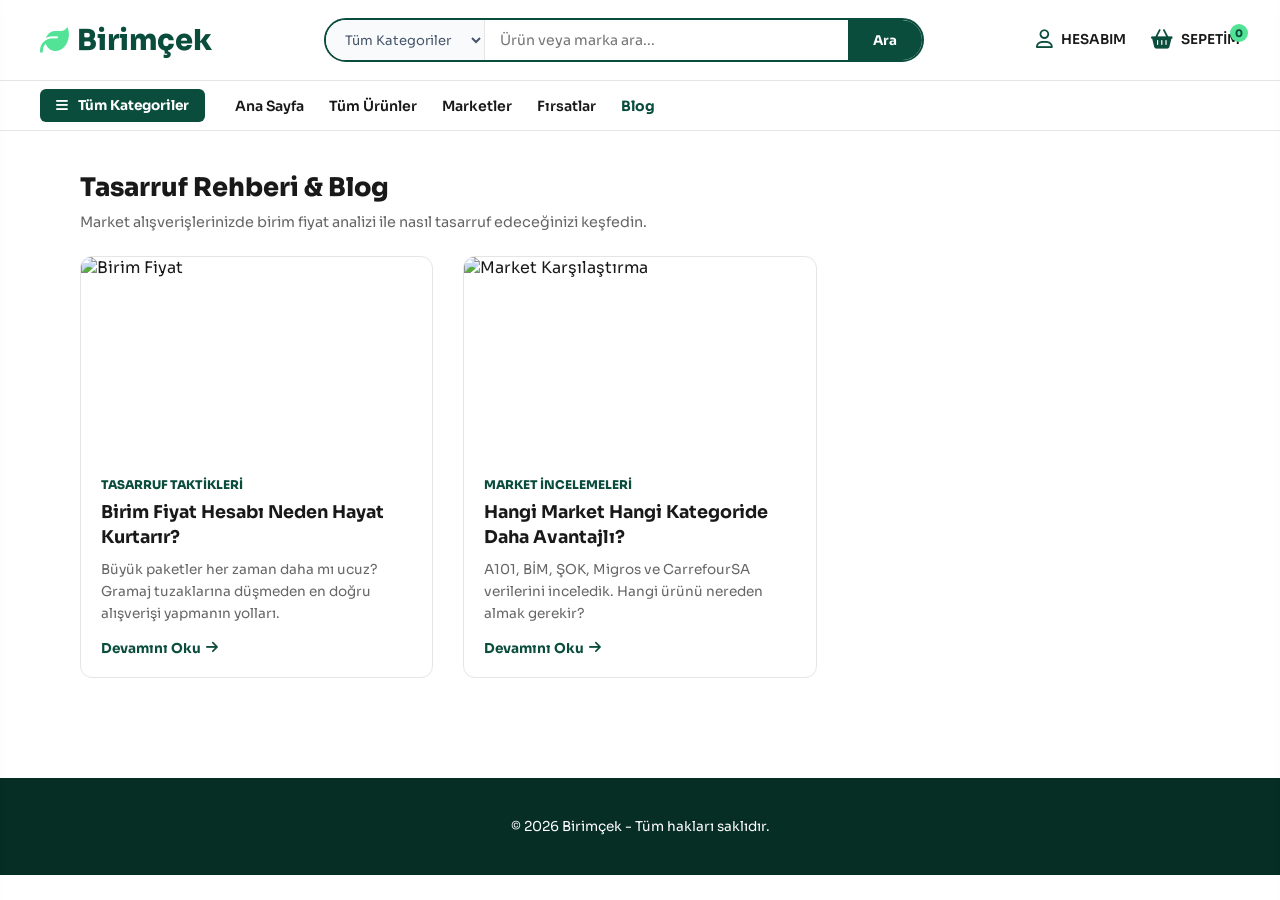
==== commit 79060cc8: "Add blog.html with initial blog layout and styles" ====
--- a/blog.html
+++ b/blog.html
@@ -2,167 +2,219 @@
 <html lang="tr">
 <head>
   <meta charset="utf-8">
-  <meta http-equiv="X-UA-Compatible" content="IE=edge">
   <meta name="viewport" content="width=device-width, initial-scale=1, maximum-scale=1">
-  <title>Blog & Tasarruf Rehberi | Birimçek</title>
-  
+  <title>Birimçek | Blog & Tasarruf Rehberi</title>
   <link rel="stylesheet" href="https://cdnjs.cloudflare.com/ajax/libs/font-awesome/6.4.0/css/all.min.css">
-  <link rel="preconnect" href="https://fonts.googleapis.com">
-  <link rel="preconnect" href="https://fonts.gstatic.com" crossorigin>
   <link href="https://fonts.googleapis.com/css2?family=Sora:wght@400;500;600;700;800&display=swap" rel="stylesheet">
-
   <style>
-    :root {
-      --primary: #0b4d3c; --primary-light: #52e396; --primary-hover: #07382b;
-      --text-dark: #191919; --text-muted: #666666; --border-color: #e5e5e5;
-      --bg-soft: #f9fbf9; --reward-color: #f59e0b; --font-main: 'Sora', sans-serif;
-    }
+    :root { --primary: #0b4d3c; --primary-light: #52e396; --primary-hover: #07382b; --text-dark: #191919; --text-muted: #666666; --border-color: #e5e5e5; --bg-soft: #f9fbf9; --font-main: 'Sora', sans-serif; }
     * { box-sizing: border-box; margin: 0; padding: 0; font-family: var(--font-main); }
-    body { background-color: #ffffff; color: var(--text-dark); -webkit-tap-highlight-color: transparent; }
-
-    #header { background: #ffffff; padding: 12px 30px; display: flex; align-items: center; justify-content: space-between; gap: 15px; border-bottom: 1px solid var(--border-color); position: sticky; top: 0; z-index: 1000; box-shadow: 0 4px 12px rgba(0,0,0,0.03); width: 100%; }
-    .logo { display: flex; align-items: center; gap: 8px; text-decoration: none; font-size: 1.5rem; font-weight: 800; color: var(--primary); white-space: nowrap; flex-shrink: 0; }
+    body { background-color: #ffffff; color: var(--text-dark); }
+    #header { background: #ffffff; padding: 18px 40px; display: flex; align-items: center; justify-content: space-between; gap: 30px; border-bottom: 1px solid var(--border-color); }
+    .logo { display: flex; align-items: center; gap: 8px; text-decoration: none; font-size: 1.8rem; font-weight: 800; color: var(--primary); }
     .logo i { color: var(--primary-light); }
-
-    .search-box-desktop { flex: 0 1 520px; display: flex; align-items: center; border: 2px solid var(--primary); border-radius: 30px; overflow: visible; height: 42px; background: #fff; box-shadow: 0 2px 8px rgba(11, 77, 60, 0.05); padding-left: 4px; position: relative; }
-    .search-category-dropdown { position: relative; display: flex; align-items: center; border-right: 1px solid var(--border-color); padding-right: 4px; flex-shrink: 0; height: 100%; }
-    .search-menu-btn { background: transparent; border: none; padding: 0 8px; font-size: 0.9rem; color: var(--primary); cursor: pointer; display: flex; align-items: center; justify-content: center; height: 100%; }
-    .category-dropdown-menu { position: absolute; top: 46px; left: 0; background: #ffffff; border: 1px solid var(--border-color); box-shadow: 0 10px 25px rgba(0,0,0,0.1); border-radius: 12px; width: 210px; max-height: 250px; overflow-y: auto; z-index: 1050; display: none; padding: 6px 0; }
-    .category-dropdown-menu.active { display: block; }
-    .category-dropdown-menu div { padding: 10px 16px; font-size: 0.85rem; font-weight: 600; color: var(--text-dark); cursor: pointer; }
-    .category-dropdown-menu div:hover { background: var(--bg-soft); color: var(--primary); }
-    .search-input { flex: 1; border: none; padding: 0 10px; font-size: 0.85rem; outline: none; background: transparent; }
-    .search-btn { background: var(--primary); border: none; color: #ffffff; font-weight: 700; width: 42px; height: 42px; cursor: pointer; display: flex; align-items: center; justify-content: center; border-top-right-radius: 26px; border-bottom-right-radius: 26px; }
-
-    .header-actions { display: flex; align-items: center; gap: 10px; flex-shrink: 0; }
-    .action-item { display: flex; align-items: center; justify-content: center; cursor: pointer; text-decoration: none; color: var(--text-dark); background: none; border: none; font-size: 1.1rem; width: 38px; height: 38px; border-radius: 50%; }
-    .action-item:hover { background: var(--bg-soft); color: var(--primary); }
-    .action-item i { color: var(--primary); }
+    .search-box-desktop { flex: 1; max-width: 600px; display: flex; border: 2px solid var(--primary); border-radius: 30px; overflow: hidden; height: 44px; }
+    .search-category { background: #f8fafc; border: none; border-right: 1px solid var(--border-color); padding: 0 15px; font-size: 0.82rem; color: #475569; outline: none; cursor: pointer; }
+    .search-input { flex: 1; border: none; padding: 0 15px; font-size: 0.88rem; outline: none; }
+    .search-btn { background: var(--primary); border: none; color: #ffffff; font-weight: 700; padding: 0 25px; cursor: pointer; }
+    .header-actions { display: flex; align-items: center; gap: 25px; }
+    .action-item { display: flex; align-items: center; gap: 8px; text-decoration: none; color: var(--text-dark); background: none; border: none; font-size: 0.85rem; font-weight: 600; cursor: pointer; }
+    .action-item i { font-size: 1.2rem; color: var(--primary); }
     .badge-icon { position: relative; }
-    .badge { position: absolute; top: 1px; right: 1px; background: var(--primary-light); color: var(--primary); font-size: 0.6rem; font-weight: 800; width: 17px; height: 17px; border-radius: 50%; display: flex; align-items: center; justify-content: center; }
-
-    nav { background: #ffffff; border-bottom: 1px solid var(--border-color); padding: 0 30px; display: flex; align-items: center; justify-content: space-between; height: 44px; }
-    .nav-left { display: flex; align-items: center; gap: 15px; height: 100%; }
-    .desktop-quick-search-btn { background: var(--bg-soft); border: 1px solid var(--border-color); border-radius: 20px; padding: 4px 12px; font-weight: 700; font-size: 0.8rem; display: flex; align-items: center; gap: 5px; cursor: pointer; color: var(--text-dark); }
-    .nav-links { display: flex; gap: 18px; list-style: none; }
-    .nav-links a { text-decoration: none; color: var(--text-dark); font-size: 0.82rem; font-weight: 600; }
-    .nav-links a:hover, .nav-links a.active { color: var(--primary); font-weight: 700; }
-
-    .main-container { padding: 30px 30px 60px; max-width: 1400px; margin: 0 auto; }
-    .page-title { font-size: 1.8rem; font-weight: 800; color: var(--primary); margin-bottom: 20px; }
-
-    .drawer-overlay { position: fixed; top: 0; left: 0; width: 100vw; height: 100vh; background: rgba(0, 0, 0, 0.4); backdrop-filter: blur(2px); z-index: 999; opacity: 0; visibility: hidden; transition: all 0.3s ease; }
+    .badge { position: absolute; top: -6px; right: -8px; background: var(--primary-light); color: var(--primary); font-size: 0.65rem; font-weight: 800; width: 18px; height: 18px; border-radius: 50%; display: flex; align-items: center; justify-content: center; }
+    nav { background: #ffffff; border-bottom: 1px solid var(--border-color); padding: 0 40px; display: flex; align-items: center; justify-content: space-between; height: 50px; }
+    .nav-left { display: flex; align-items: center; gap: 30px; height: 100%; }
+    .category-btn { background: var(--primary); color: #ffffff; border: none; border-radius: 6px; padding: 8px 16px; font-weight: 700; font-size: 0.85rem; display: flex; align-items: center; gap: 10px; cursor: pointer; }
+    .nav-links { display: flex; gap: 25px; list-style: none; }
+    .nav-links a { text-decoration: none; color: var(--text-dark); font-size: 0.88rem; font-weight: 600; }
+    .nav-links a.active { color: var(--primary); font-weight: 700; }
+    .main-container { padding: 40px; max-width: 1200px; margin: 0 auto; }
+    .blog-grid { display: grid; grid-template-columns: repeat(auto-fill, minmax(320px, 1fr)); gap: 30px; margin-top: 25px; }
+    .blog-card { border: 1px solid var(--border-color); border-radius: 12px; overflow: hidden; background: #fff; display: flex; flex-direction: column; }
+    .blog-card img { width: 100%; height: 200px; object-fit: cover; }
+    .blog-content { padding: 20px; display: flex; flex-direction: column; flex: 1; }
+    .blog-tag { color: var(--primary); font-size: 0.75rem; font-weight: 800; text-transform: uppercase; margin-bottom: 8px; }
+    .blog-title { font-size: 1.1rem; font-weight: 700; margin-bottom: 10px; line-height: 1.4; }
+    .blog-desc { font-size: 0.85rem; color: var(--text-muted); line-height: 1.6; margin-bottom: 15px; flex: 1; }
+    .read-more { color: var(--primary); text-decoration: none; font-weight: 700; font-size: 0.85rem; display: flex; align-items: center; gap: 5px; }
+    .mobile-only { display: none !important; }
+    .drawer-overlay { position: fixed; top: 0; left: 0; width: 100vw; height: 100vh; background: rgba(0, 0, 0, 0.4); z-index: 999; opacity: 0; visibility: hidden; transition: all 0.3s ease; }
     .drawer-overlay.active { opacity: 1; visibility: visible; }
-    .side-drawer { position: fixed; top: 0; left: -360px; width: 340px; max-width: 85vw; height: 100vh; background: #ffffff; z-index: 1005; box-shadow: 0 0 25px rgba(0,0,0,0.15); display: flex; flex-direction: column; transition: left 0.3s cubic-bezier(0.4, 0, 0.2, 1); }
-    .side-drawer.active { left: 0; }
+    .side-drawer { position: fixed; top: 0; width: 340px; height: 100vh; background: #ffffff; z-index: 1000; box-shadow: 0 0 25px rgba(0,0,0,0.15); display: flex; flex-direction: column; transition: all 0.3s ease; }
+    #categoryDrawer { left: -360px; } #categoryDrawer.active { left: 0; }
+    #cartDrawer { right: -360px; } #cartDrawer.active { right: 0; }
     .drawer-header { padding: 20px; background: var(--primary); color: #ffffff; display: flex; align-items: center; justify-content: space-between; }
-    .drawer-header h3 { font-size: 1.05rem; font-weight: 700; display: flex; align-items: center; gap: 10px; }
     .drawer-close-btn { background: transparent; border: none; color: white; font-size: 1.3rem; cursor: pointer; }
-    .side-category-list { list-style: none; padding: 10px 0; overflow-y: auto; flex: 1; }
-    .side-category-list li { padding: 14px 20px; display: flex; align-items: center; gap: 12px; font-size: 0.9rem; font-weight: 600; color: var(--text-dark); cursor: pointer; border-bottom: 1px solid var(--border-color); }
-
-    footer { background: #072e24; color: #ffffff; padding: 40px; margin-top: 60px; text-align: center; font-size: 0.85rem; opacity: 0.9; }
-    .mobile-floating-header { display: none; }
-
+    .side-category-list { list-style: none; padding: 10px 0; }
+    .side-category-list li { padding: 14px 20px; display: flex; align-items: center; gap: 12px; font-size: 0.9rem; font-weight: 600; cursor: pointer; border-bottom: 1px solid var(--border-color); }
+    .cart-body { flex: 1; padding: 20px; overflow-y: auto; }
+    .cart-empty-state { text-align: center; color: var(--text-muted); margin-top: 60px; }
+    .cart-item { display: flex; align-items: center; gap: 12px; padding: 12px 0; border-bottom: 1px solid var(--border-color); }
+    .cart-item-img { width: 48px; height: 48px; object-fit: contain; }
+    .cart-item-details { flex: 1; }
+    .cart-item-title { font-size: 0.85rem; font-weight: 700; }
+    .cart-item-price { font-size: 0.85rem; color: var(--primary); font-weight: 800; }
+    .cart-item-remove { background: transparent; border: none; color: #ef4444; cursor: pointer; }
+    .cart-footer { padding: 20px; border-top: 1px solid var(--border-color); background: #f8faf9; }
+    .cart-total-row { display: flex; justify-content: space-between; margin-bottom: 15px; }
+    .cart-checkout-btn { width: 100%; padding: 12px; background: var(--primary-light); color: var(--primary); border: none; border-radius: 8px; font-weight: 800; cursor: pointer; }
+    .toolbar-bottom { position: fixed; bottom: 0; left: 0; width: 100%; background: #ffffff; border-top: 1px solid var(--border-color); display: flex; justify-content: space-around; padding: 10px 0; z-index: 900; }
+    .toolbar-item { display: flex; flex-direction: column; align-items: center; text-decoration: none; color: var(--text-dark); font-size: 0.7rem; font-weight: 600; gap: 4px; background: none; border: none; cursor: pointer; }
+    .toolbar-item i { font-size: 1.2rem; color: var(--primary); }
+    footer { background: #072e24; color: #ffffff; padding: 40px; margin-top: 60px; text-align: center; font-size: 0.85rem; }
     @media (max-width: 900px) {
       .desktop-only, nav { display: none !important; }
-      .mobile-floating-header { display: flex; position: fixed; top: 12px; left: 50%; transform: translateX(-50%); width: 92%; max-width: 480px; background: #ffffff; border-radius: 40px; padding: 8px 16px; align-items: center; justify-content: space-between; box-shadow: 0 8px 25px rgba(0,0,0,0.12); z-index: 1000; }
-      .mf-default-content { display: flex; align-items: center; justify-content: space-between; width: 100%; }
-      .mf-menu-btn { background: none; border: none; font-size: 1.1rem; color: var(--primary); cursor: pointer; }
-      .mf-logo { font-size: 1.2rem; font-weight: 800; color: var(--primary); text-decoration: none; display: flex; align-items: center; gap: 5px; }
-      .mf-right { display: flex; align-items: center; gap: 8px; }
-      .mf-search-btn { background: none; border: none; font-size: 1rem; color: var(--primary); cursor: pointer; padding: 4px; }
-      .mf-account { color: var(--primary); font-size: 1rem; text-decoration: none; }
-      .mf-cart { background: none; border: none; cursor: pointer; position: relative; font-size: 1rem; color: var(--primary); padding: 4px; }
-      .mobile-floating-header.search-active { padding: 4px 10px; border: 2px solid var(--primary); }
-      .mf-search-container { display: none; width: 100%; align-items: center; height: 36px; position: relative; }
-      .mobile-floating-header.search-active .mf-default-content { display: none; }
-      .mobile-floating-header.search-active .mf-search-container { display: flex; }
-      .mf-search-category { position: relative; display: flex; align-items: center; border-right: 1px solid var(--border-color); padding-right: 6px; height: 100%; }
-      .mf-search-cat-btn { background: transparent; border: none; font-size: 0.8rem; color: var(--primary); font-weight: 700; cursor: pointer; display: flex; align-items: center; gap: 3px; height: 100%; padding: 0 4px; }
-      .mf-category-dropdown { position: absolute; top: 42px; left: 0; background: #ffffff; border: 1px solid var(--border-color); border-radius: 12px; width: 200px; max-height: 220px; overflow-y: auto; z-index: 1050; display: none; padding: 6px 0; }
-      .mf-category-dropdown.active { display: block; }
-      .mf-category-dropdown div { padding: 10px 14px; font-size: 0.82rem; font-weight: 600; color: var(--text-dark); cursor: pointer; }
-      .mf-search-input { flex: 1; border: none; padding: 0 10px; font-size: 0.82rem; outline: none; background: transparent; }
-      .mf-search-submit { background: var(--primary); border: none; color: #fff; width: 32px; height: 32px; border-radius: 50%; display: flex; align-items: center; justify-content: center; cursor: pointer; font-size: 0.8rem; }
-      .mf-search-close { background: none; border: none; font-size: 1rem; color: var(--text-muted); cursor: pointer; padding: 0 6px; margin-left: 4px; }
-      .main-container { padding: 80px 16px 40px; }
+      .mobile-only { display: flex !important; }
+      #header { padding: 12px 16px; flex-direction: column; gap: 10px; }
+      .main-container { padding: 20px 16px 80px; }
     }
   </style>
 </head>
 <body>
-  <header id="header" class="desktop-only">
-    <a href="index.html" class="logo"><i class="fa-solid fa-leaf"></i>Birimçek</a>
-    <div class="search-box-desktop">
-      <div class="search-category-dropdown">
-        <button class="search-menu-btn" onclick="window.toggleSearchCategoryDropdown()"><i class="fa-solid fa-bars"></i><span id="selectedCategoryText" style="font-size:0.75rem; font-weight:700; margin-left:3px;">Tümü</span><i class="fa-solid fa-chevron-down" style="font-size:0.6rem; margin-left:3px;"></i></button>
-        <div class="category-dropdown-menu" id="searchCategoryDropdownMenu">
-          <div onclick="window.selectSearchCategory('Tümü', 'Tümü')">Tüm Kategoriler</div>
-        </div>
-      </div>
-      <input type="text" class="search-input" placeholder="Blog yazısı ara...">
-      <button class="search-btn"><i class="fa-solid fa-magnifying-glass"></i></button>
-    </div>
-    <div class="header-actions">
-      <a href="hesabim.html" class="action-item"><i class="fa-regular fa-user"></i></a>
-      <button class="action-item badge-icon"><i class="fa-solid fa-basket-shopping"></i><span class="badge">0</span></button>
+  <header id="header">
+    <a href="index.html" class="logo desktop-only"><i class="fa-solid fa-leaf"></i>Birimçek</a>
+    <div class="search-box-desktop desktop-only">
+      <select class="search-category" id="categorySelectDesktop">
+        <option value="Tümü">Tüm Kategoriler</option>
+        <option value="Meyve & Sebze">Meyve & Sebze</option>
+        <option value="Et & Balık & Tavuk">Et, Balık & Tavuk</option>
+        <option value="Süt & Kahvaltılık">Süt & Kahvaltılık</option>
+        <option value="Temel Gıda">Temel Gıda</option>
+      </select>
+      <input type="text" class="search-input" id="searchInputDesktop" placeholder="Ürün veya marka ara..." onkeypress="if(event.key==='Enter') window.executeSearch('desktop')">
+      <button class="search-btn" onclick="window.executeSearch('desktop')">Ara</button>
+    </div>
+    <div class="header-actions desktop-only">
+      <a href="hesabim.html" class="action-item"><i class="fa-regular fa-user"></i> HESABIM</a>
+      <button class="action-item badge-icon" onclick="window.toggleCart()">
+        <i class="fa-solid fa-basket-shopping"></i> SEPETİM <span class="badge" id="cartBadgeDesktop">0</span>
+      </button>
     </div>
   </header>
-
-  <div class="mobile-floating-header" id="mobileFloatingHeader">
-    <div class="mf-default-content">
-      <button class="mf-menu-btn" onclick="window.toggleCategoryMenu()"><i class="fa-solid fa-bars"></i></button>
-      <a href="index.html" class="mf-logo"><i class="fa-solid fa-leaf"></i>Birimçek</a>
-      <div class="mf-right">
-        <button class="mf-search-btn" onclick="window.openMobileSearch()"><i class="fa-solid fa-magnifying-glass"></i></button>
-        <a href="hesabim.html" class="mf-account"><i class="fa-regular fa-user"></i></a>
-        <button class="mf-cart"><i class="fa-solid fa-basket-shopping"></i><span class="badge" style="top:-5px; right:-5px;">0</span></button>
-      </div>
-    </div>
-    <div class="mf-search-container" id="mfSearchContainer">
-      <div class="mf-search-category">
-        <button class="mf-search-cat-btn" onclick="window.toggleMfCatDropdown()"><span id="mfSelectedCatText">Tümü</span><i class="fa-solid fa-chevron-down"></i></button>
-        <div class="mf-category-dropdown" id="mfCatDropdownMenu"><div onclick="window.selectMfCategory('Tümü', 'Tümü')">Tümü</div></div>
-      </div>
-      <input type="text" class="mf-search-input" id="searchInputMobile" placeholder="Blog yazısı ara...">
-      <button class="mf-search-submit"><i class="fa-solid fa-magnifying-glass"></i></button>
-      <button class="mf-search-close" onclick="window.closeMobileSearch()"><i class="fa-solid fa-xmark"></i></button>
-    </div>
-  </div>
 
   <nav class="desktop-only">
     <div class="nav-left">
-      <button class="desktop-quick-search-btn" onclick="window.toggleCategoryMenu()"><i class="fa-solid fa-bars"></i> Tüm Kategoriler</button>
+      <button class="category-btn" onclick="window.toggleCategoryMenu()"><i class="fa-solid fa-bars"></i> Tüm Kategoriler</button>
       <ul class="nav-links">
         <li><a href="index.html">Ana Sayfa</a></li>
         <li><a href="urunler.html">Tüm Ürünler</a></li>
         <li><a href="marketler.html">Marketler</a></li>
-        <li><a href="firsatlar.html">Aktüel & Fırsatlar</a></li>
+        <li><a href="firsatlar.html">Fırsatlar</a></li>
+        <li><a href="blog.html" class="active">Blog</a></li>
       </ul>
     </div>
   </nav>
 
   <div class="main-container">
-    <h1 class="page-title">Blog & Tasarruf Rehberi</h1>
-    <p>Bütçe dostu alışveriş ipuçları ve enflasyonla mücadele yazıları.</p>
+    <h2 style="font-size: 1.6rem; font-weight: 800; margin-bottom: 10px;">Tasarruf Rehberi & Blog</h2>
+    <p style="color: var(--text-muted); font-size: 0.9rem;">Market alışverişlerinizde birim fiyat analizi ile nasıl tasarruf edeceğinizi keşfedin.</p>
+
+    <div class="blog-grid">
+      <div class="blog-card">
+        <img src="https://images.unsplash.com/photo-1542838132-92c53300491e?w=600&q=80" alt="Birim Fiyat">
+        <div class="blog-content">
+          <span class="blog-tag">Tasarruf Taktikleri</span>
+          <h3 class="blog-title">Birim Fiyat Hesabı Neden Hayat Kurtarır?</h3>
+          <p class="blog-desc">Büyük paketler her zaman daha mı ucuz? Gramaj tuzaklarına düşmeden en doğru alışverişi yapmanın yolları.</p>
+          <a href="#" class="read-more">Devamını Oku <i class="fa-solid fa-arrow-right"></i></a>
+        </div>
+      </div>
+      <div class="blog-card">
+        <img src="https://images.unsplash.com/photo-1578916171728-46686eac8d58?w=600&q=80" alt="Market Karşılaştırma">
+        <div class="blog-content">
+          <span class="blog-tag">Market İncelemeleri</span>
+          <h3 class="blog-title">Hangi Market Hangi Kategoride Daha Avantajlı?</h3>
+          <p class="blog-desc">A101, BİM, ŞOK, Migros ve CarrefourSA verilerini inceledik. Hangi ürünü nereden almak gerekir?</p>
+          <a href="#" class="read-more">Devamını Oku <i class="fa-solid fa-arrow-right"></i></a>
+        </div>
+      </div>
+    </div>
+  </div>
+
+  <div class="toolbar-bottom mobile-only">
+    <a href="index.html" class="toolbar-item"><i class="fa-solid fa-house"></i><span>Ana Sayfa</span></a>
+    <button class="toolbar-item" onclick="window.toggleCategoryMenu()"><i class="fa-solid fa-list"></i><span>Kategoriler</span></button>
+    <button class="toolbar-item" onclick="window.toggleCart()"><i class="fa-solid fa-basket-shopping"></i><span>Sepetim</span></button>
+    <a href="hesabim.html" class="toolbar-item"><i class="fa-solid fa-user"></i><span>Hesabım</span></a>
   </div>
 
   <div id="categoryOverlay" class="drawer-overlay" onclick="window.toggleCategoryMenu()"></div>
   <div id="categoryDrawer" class="side-drawer">
-    <div class="drawer-header"><h3><i class="fa-solid fa-list"></i> Tüm Kategoriler</h3><button class="drawer-close-btn" onclick="window.toggleCategoryMenu()"><i class="fa-solid fa-xmark"></i></button></div>
-    <ul class="side-category-list"><li onclick="window.toggleCategoryMenu()">Blog Kategorileri</li></ul>
-  </div>
-
-  <footer><p>&copy; 2026 Birimçek</p></footer>
-
-  <script>
-    window.toggleSearchCategoryDropdown = () => document.getElementById("searchCategoryDropdownMenu")?.classList.toggle("active");
-    window.selectSearchCategory = (k, l) => { document.getElementById("selectedCategoryText").innerText = l; window.toggleSearchCategoryDropdown(); };
-    window.openMobileSearch = () => { document.getElementById("mobileFloatingHeader")?.classList.add("search-active"); setTimeout(() => document.getElementById("searchInputMobile")?.focus(), 100); };
-    window.closeMobileSearch = () => { document.getElementById("mobileFloatingHeader")?.classList.remove("search-active"); document.getElementById("mfCatDropdownMenu")?.classList.remove("active"); };
-    window.toggleMfCatDropdown = () => document.getElementById("mfCatDropdownMenu")?.classList.toggle("active");
-    window.selectMfCategory = (k, l) => { document.getElementById("mfSelectedCatText").innerText = l; window.toggleMfCatDropdown(); };
-    window.toggleCategoryMenu = () => { document.getElementById("categoryDrawer")?.classList.toggle("active"); document.getElementById("categoryOverlay")?.classList.toggle("active"); };
+    <div class="drawer-header">
+      <h3><i class="fa-solid fa-list"></i> Kategoriler</h3>
+      <button class="drawer-close-btn" onclick="window.toggleCategoryMenu()"><i class="fa-solid fa-xmark"></i></button>
+    </div>
+    <ul class="side-category-list">
+      <li onclick="window.goToCategoryPage('Meyve & Sebze')"><i class="fa-solid fa-apple-whole"></i> Meyve & Sebze</li>
+      <li onclick="window.goToCategoryPage('Et & Balık & Tavuk')"><i class="fa-solid fa-drumstick-bite"></i> Et, Balık & Tavuk</li>
+      <li onclick="window.goToCategoryPage('Süt & Kahvaltılık')"><i class="fa-solid fa-cheese"></i> Süt & Kahvaltılık</li>
+      <li onclick="window.goToCategoryPage('Temel Gıda')"><i class="fa-solid fa-wheat-awn"></i> Temel Gıda</li>
+    </ul>
+  </div>
+
+  <div id="cartOverlay" class="drawer-overlay" onclick="window.toggleCart()"></div>
+  <div id="cartDrawer" class="side-drawer">
+    <div class="drawer-header">
+      <h3><i class="fa-solid fa-basket-shopping"></i> Sepetim</h3>
+      <button class="drawer-close-btn" onclick="window.toggleCart()"><i class="fa-solid fa-xmark"></i></button>
+    </div>
+    <div class="cart-body" id="cartBody">
+      <div class="cart-empty-state"><i class="fa-solid fa-basket-shopping"></i><p>Sepetiniz henüz boş.</p></div>
+    </div>
+    <div class="cart-footer">
+      <div class="cart-total-row"><span>Tahmini Toplam:</span><strong id="cartTotalPrice">0.00 ₺</strong></div>
+      <button class="cart-checkout-btn" onclick="alert('Listeniz hazırlandı!')">Market Karşılaştırması Yap</button>
+    </div>
+  </div>
+
+  <footer><p>&copy; 2026 Birimçek - Tüm hakları saklıdır.</p></footer>
+
+  <script type="module">
+    window.cart = [];
+    window.toggleCategoryMenu = () => {
+      document.getElementById("categoryDrawer")?.classList.toggle("active");
+      document.getElementById("categoryOverlay")?.classList.toggle("active");
+    };
+    window.toggleCart = () => {
+      document.getElementById("cartDrawer")?.classList.toggle("active");
+      document.getElementById("cartOverlay")?.classList.toggle("active");
+    };
+    window.removeFromCart = (index) => {
+      window.cart.splice(index, 1);
+      window.renderCart();
+    };
+    window.renderCart = () => {
+      const cartBody = document.getElementById("cartBody");
+      const cartTotalPrice = document.getElementById("cartTotalPrice");
+      const badgeDesk = document.getElementById("cartBadgeDesktop");
+      if (badgeDesk) badgeDesk.innerText = window.cart.length;
+      if (window.cart.length === 0) {
+        cartBody.innerHTML = `<div class="cart-empty-state"><i class="fa-solid fa-basket-shopping"></i><p>Sepetiniz henüz boş.</p></div>`;
+        cartTotalPrice.innerText = "0.00 ₺";
+        return;
+      }
+      let total = 0;
+      cartBody.innerHTML = window.cart.map((item, index) => {
+        total += item.price;
+        return `
+          <div class="cart-item">
+            <img src="${item.imgUrl}" class="cart-item-img" alt="${item.title}">
+            <div class="cart-item-details">
+              <div class="cart-item-title">${item.title}</div>
+              <div class="cart-item-price">${item.price.toFixed(2)} ₺</div>
+            </div>
+            <button class="cart-item-remove" onclick="window.removeFromCart(${index})"><i class="fa-solid fa-trash-can"></i></button>
+          </div>`;
+      }).join('');
+      cartTotalPrice.innerText = total.toFixed(2) + " ₺";
+    };
+    window.goToCategoryPage = (catName) => {
+      window.location.href = `urunler.html?kategori=${encodeURIComponent(catName)}`;
+    };
+    window.executeSearch = () => {
+      const query = document.getElementById("searchInputDesktop")?.value.trim();
+      if (query) window.location.href = `urunler.html?q=${encodeURIComponent(query)}`;
+    };
   </script>
 </body>
 </html>
